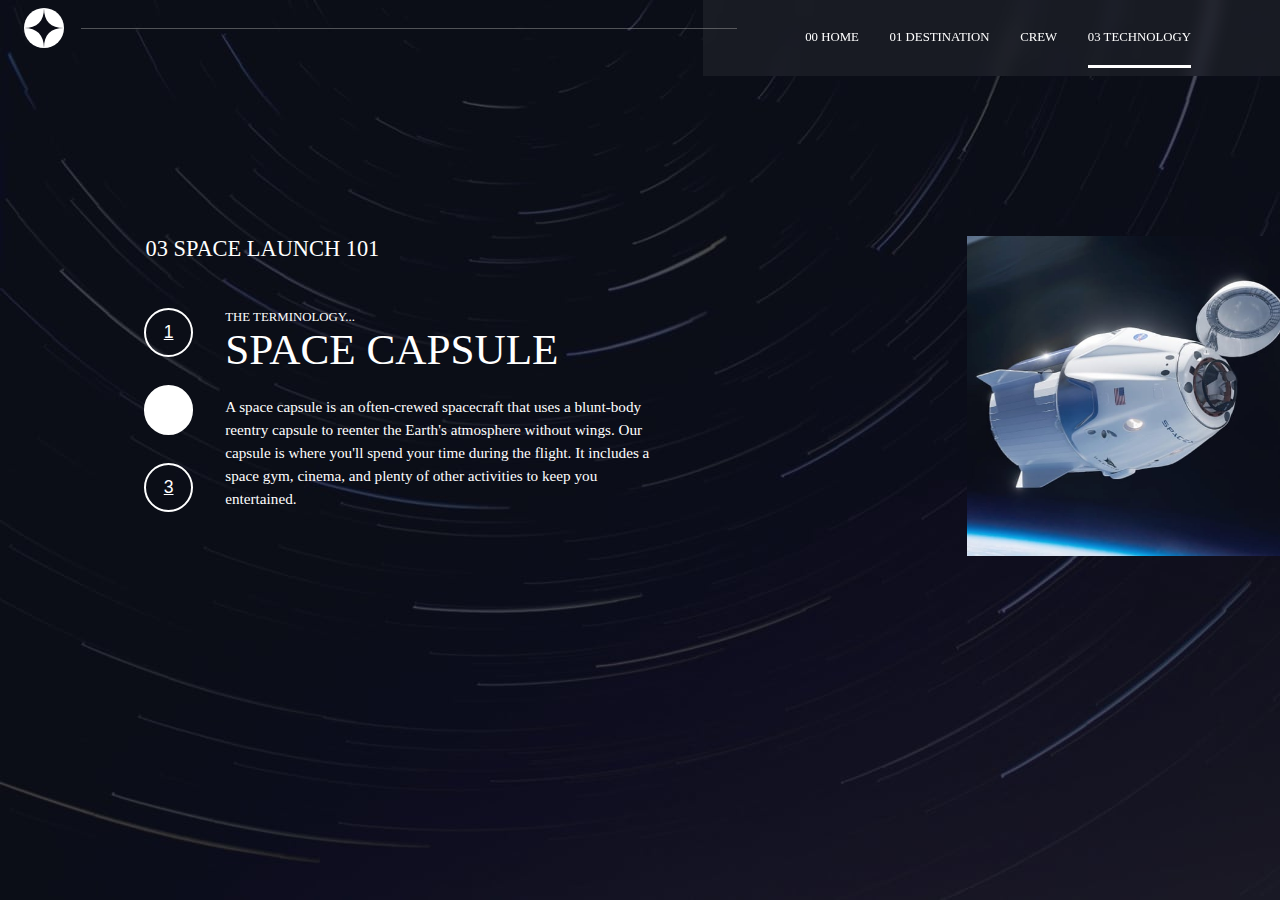
==== technology-capsule.html @ 6ba495dc "my first commit" ====
<!DOCTYPE html>
<html lang="en">
<head>
  <meta charset="UTF-8">
  <meta name="viewport" content="width=device-width, initial-scale=1.0">

  <link rel="icon" type="image/png" sizes="32x32" href="./assets/favicon-32x32.png">
  <link rel="stylesheet" href="./styles/index.css">
  <link rel="stylesheet" href="./styles/technology.css">
  <title>Frontend Mentor | Space tourism website</title>
</head>
<body>
  <main>
    <header>  
      <nav class="navbar">  
        <nav class="mobile ">
          <nav class="left-img "><img src="./assets/shared/logo.svg" alt="logo" class="nav-img"> </nav>
          <nav class="right">  
            <div class="ham-buton"><img src="./assets/shared/icon-hamburger.svg" alt="icon-hamburger" class="hanburder"> </div> 
            <nav class="links"> 
              <div class="close-button"><img src="./assets/shared/icon-close.svg" alt="icon-close" class="close" ></div>    
              <ul class="list">
                <li class="list-item"><a href="index.html" class="link-item">  00 Home</a>  </li>
                <li class="list-item"><a href="destination-moon.html" class="link-item">  01 Destination</a>  </li>
                <li class="list-item"><a href="crew-commander.html" class="link-item">  Crew</a>  </li>
                <li class="list-item" ><a href="#" class="link-item" > 03 Technology </a>  </li>
              </ul>
          </nav>
       </nav>
        </nav>
    
        <nav class="tablet nav">
          <nav class="left-img "><img src="./assets/shared/logo.svg" alt="logo" class="nav-img"> </nav>
          <nav class="right"> 
            <ul class="list">
              <li class="list-item"><a href="index.html" class="link-item">  00 Home</a>  </li>
              <li class="list-item"><a href="destination-moon.html" class="link-item">  01 Destination</a>  </li>
              <li class="list-item"><a href="crew-commander.html" class="link-item">  Crew</a>  </li>
              <li class="list-item" ><a href="#" class="link-item" id="active-nav"> 03 Technology </a>  </li>
            </ul>
          </nav>
        </nav>
        </nav>
    
        <nav class="desktop nav">
          <nav class="left-img "><img src="./assets/shared/logo.svg" alt="logo" class="nav-img"> <hr></nav> 
          <nav class="right"> 
          <ul class="list">
            <li class="list-item"><a href="index.html" class="link-item">  00 Home</a>  </li>
            <li class="list-item"><a href="destination-moon.html" class="link-item">  01 Destination</a>  </li>
            <li class="list-item"><a href="crew-commander.html" class="link-item">  Crew</a>  </li>
            <li class="list-item" ><a href="#" class="link-item" id="active-nav"> 03 Technology </a>  </li>
          </ul>
        </nav>
      </nav>
      </nav>
    </header>

    <section class="mobile tablet">
  <h1 class="tec-heading">   03 Space launch 101 </h1>
  <picture class="tech-pic">  
    <img src="./assets/technology/image-space-capsule-landscape.jpg" alt="technology-mobile" class="tech-mob">
    <img src="./assets/technology/image-space-capsule-landscape.jpg" alt="technology-tablet" class="tech-tab"  >
    </picture>
    <div class="buttons">
      <div class="buttons">
        <button class="button" ><a href="technology-vehicle.html">1</a> </button>
        <button class="button" id="active"> <a href="#">2</a></button>
        <button class="button"><a href="technology-spaceport.html">3</a></button>
    </div>
  <p class="terminology"> The terminology...</p>
  <h2 class="machine"> Space capsule</h2>
  <p class="tech-content">
    A space capsule is an often-crewed spacecraft that uses a blunt-body reentry 
    capsule to reenter the Earth's atmosphere without wings. Our capsule is where 
    you'll spend your time during the flight. It includes a space gym, cinema, 
    and plenty of other activities to keep you entertained.
  </p>
    </section>
    <section class="desktop desktop1">
      <div class="tech-left">
        <h1 class="tec-heading">   03 Space launch 101 </h1>
        <div class="left-one">
          <div class="buttons">
            <button class="button" ><a href="technology-vehicle.html">1</a> </button>
            <button class="button" id="active"> <a href="#">2</a></button>
            <button class="button"><a href="technology-spaceport.html">3</a></button>
        </div>
        <div class="left-two">
          <p class="terminology"> The terminology...</p>
      <h2 class="machine"> Space capsule</h2>
      <p class="tech-content">
        A space capsule is an often-crewed spacecraft that uses a blunt-body reentry 
        capsule to reenter the Earth's atmosphere without wings. Our capsule is where 
        you'll spend your time during the flight. It includes a space gym, cinema, 
        and plenty of other activities to keep you entertained.
      </p>
        </div>
        </div>
      </div>
  
      <div class="tech-right">
        <picture class="tech-pic">  
          <img src="./assets/technology/image-space-capsule-portrait.jpg" alt="technology-tablet" class="tech-des">
        </picture>
      </div>
    </section>
  </main>
  <script src="script.js" ></script>
</body>
</html>
---- styles/index.css ----
*{
    box-sizing: border-box;
    margin: 0;
    padding: 0;
}
img{
    max-width: 100%;
    height:auto;
}
body{
    color:white;
}
.body{
    width: 100%;
    background-image: url("../assets/home/background-home-mobile.jpg");
    background-repeat: no-repeat;
    background-size: cover;
}
main{
    padding: 1.5em;
}
#active-nav{
    border-bottom:solid 3px white;
    padding-bottom: 1.6em;
  }
  #active-des{
    border-bottom:solid 3px white;
    padding-bottom: 0.3em;
  }
  #active{
    border-bottom:solid 3px white;
  }
  #active{
    background:white;
    color:black;
}


@media only screen and (min-width:10px){ 

.mobile{
    display: flex;
    justify-content: space-between;
}
.tablet,.desktop{
    display: none;
}

.hanburder{
    margin-top: 0.5em;
}
.container{
    padding:2em;
}
.left-img{
    width:9%;
}

.top-prev{
    text-align: center;
    font-size: 1.3em;
}
.space{
    text-align: center;
    font-size: 5em;
    text-transform: uppercase;
    font-weight: 200;
}
.content{
    margin: 1em 0em 5em 0em ; 
    text-align:center;
    line-height:25px;
    font-size: 1.2em;
   
}
.explore{
    background:white;
    color:black;
    width:8em;
    height:8em;
    display:flex;
    justify-content: center;
    align-items: center;
    border-radius: 50%;
    text-transform: uppercase;
    font-size: 1.2em;
    margin:0 auto;
}
.right{
    margin-left: 3em;
}
/* the lines below are the code to displaythe navbar on click of the hamburger button  */
.links{
    display: none;
    position: absolute;
    background-color: rgb(25, 20, 28);
    width:60vw;
    height:60vh;
    right:0em;
    top:0em;
  
}
.link-item{
    text-decoration:none; 
    color:white;
    margin-left: 1em;
    
}
.list-item{
    list-style: none;
    text-transform: uppercase;
    font-size: 1em;  
    padding: 0.5em 0.7em ;
}
.close-button{
    width: 10%;
    margin: 1.5em;;
}
.show{
    display: block;
}

}
@media only screen and (min-width:480px){ 
    .tablet{
        display: flex;
        justify-content: space-between;
    }
    .mobile,.desktop{
        display: none;
    }
    .body{
        background-image: url("../assets/home/background-home-mobile.jpg");
        background-position:0em,-30em;
    }
    .hanburder{
        margin-top: 0m;
        display: none; 
    }
    .list{
        display:flex;
        padding:1.5em 1em 1.5em 0em;
        margin-left: 2em;
        list-style: none;
    }
    .list-item{
        text-transform: uppercase;
        font-size: 0.9em;  
    }
    .link-item{
        list-style: none;
        text-decoration:none; 
        color:white;
        margin-left: 1em;
    }
    .right{
         position: relative;
         bottom: 1.5em;
         margin-right: -1.5em;
         margin-left: -1.5em;
         background-color: rgba(151, 151, 151, 0.1);
    }
    .nav-img{
        position: relative;
        bottom: .5em;
    }
    .nav{
        margin-bottom: 7em;
    }
    .top-prev{
        font-size: 1.5em;
    }
    .space{
        font-size: 7em;
        font-weight: 100;
    }
    .content{
        margin: 1em 4em 6em 4em ; 
        font-size: 1.1em;  
    }
    .explore{
   
        width:9em;
        height:9em;
        font-size: 1.6em;
        margin-bottom: 3em;
    }
}

@media only screen and (min-width:800px){ 
    .desktop{
        display: flex;
        justify-content: space-between;
    }
    .mobile,.tablet{
        display: none;
    }
    .body{
        background-image: url("../assets/home/background-home-desktop.jpg");
    }
    main{
        padding: 1.5em;
    }
    .nav{
        padding-top: 1em;
    }
    .nav-img{
      width:2.5em;
      bottom:1em;
      transition: 0.25s ease-in;
    }
    .list-item{
        font-size: 0.8em;    
    }
    .right{
        position: relative;
        bottom: 1.5em;
        margin-right: -1.5em;
        background-color: rgba(151, 151, 151, 0.1);
        backdrop-filter: blur(8px);
        margin-left: 1em;
   }
   .list{
    display:flex;
    padding:1.5em 5em 1.5em 3em;
}
hr{
   min-width: 41em; 
    position: relative;
    border: 1em;
    bottom: 2.5em;
    left:2em;
    background-color: rgba(151, 151, 151, 0.5);
    transform: translateX(25px);
    z-index: 1;
    height: 1px;
    flex-grow: 1; 
}
.container{
    display: flex;
    justify-content: space-between;
}
.content{
    margin: 0em 0em 1em 0em ; 
    font-size: 0.9em; 
    text-align: start;
    line-height: 20px;
    width:70%;
    /* border: solid 1px orange; */
}
.top{
    flex: 50%;
    padding: 0em 3em;
}
.bottom{
    flex: 50%;  
}
.top-prev{
    text-align: start;
    font-size: 1.4em;
}
.space{
    text-align: start;
    font-size:6em;
}

}
---- styles/technology.css ----
body{
    background: black;
}
main{
    margin:0;
    padding:0;  
}
a{
    color:white;
}
@media only screen and (min-width:10px){
    body{
        background-image: url("../assets/technology/background-technology-mobile.jpg");
    }
    header .mobile{
        display: flex;
        margin-bottom: 1em;
        padding: 1.5em;
    }
    .mobile{
        display: block;
    }
    .desktop{
        display: none;
    }

    .tec-heading{
        text-align: center;
        margin-bottom: 1em;
        text-transform: uppercase;
        font-weight: 100;
    }
    .buttons{
    margin: 2em;
    display: flex;
    justify-content: center;
    }
    .button{
        border: solid 2px white;
        width:2.8em;
        height:2.8em;
        border-radius: 50%;
        padding:0.5em;
        font-size: 1.1em;
        color:white;
        margin: 0em 0.5em 0em 0.5em;
        background: transparent;
        cursor: pointer;
    }
  .button:hover{
    background:grey;
  }
  .terminology{
    text-align: center;
    font-size: 1.1em;
    margin: 0.5em;
    text-transform: uppercase;
  }
  .machine{
    text-align: center;
    font-size: 1.6em;
    text-transform: uppercase;
    margin-bottom: 1em;
    font-weight: 100;
  }
  .tech-content{
    width: 85%;
    margin: 0 auto;
    font-size: 1.15em;
    line-height: 25px;
    text-align: center;
    margin-bottom: 1em;
  }
.tech-tab{
    display: none;;
}

}
@media only screen and (min-width:480px){ 
    body{
        background-image: url("../assets/technology/background-technology-tablet.jpg");
    }
    header .mobile{
        display: none;;
    }
    header .tablet{
        display:flex;
        padding: 1.5em;
        margin-bottom: 0em;
    }

    mobile{
        display: none;;
    }
    .tech-mob{
        display: none;;
    }
    .tech-tab{
        display: block;
    }

    .tec-heading{
        text-align: start;
        margin-bottom: 3em;
        padding-left: 1.5em;
        font-size: 1.2em;
        margin-top: -1.5em;
    }
    .buttons{
    margin: 5em 0em 2em 0em;
    }
    .button{
         width:2.5em;
        height:2.5em;
    }
    .terminology{
        font-size: 0.8em;
      }
      .machine{
        font-size: 1.8em;
      }
      .tech-content{
        width: 60%;
        margin: 0 auto;
        font-size: 0.95em;
        line-height: 25px;
        text-align: center;
        margin-bottom: 5em;
      }
}

@media only screen and (min-width:800px){ 
body{
    background-image: url("../assets/technology/background-technology-desktop.jpg");
}
 header .desktop{
    display: flex;
    padding: 1.5em;
}
header .tablet{
    display: none;
    margin-bottom: 0em;
}
.tablet,.mobile{
    display: none;
}
.desktop1{
    display: flex;
    margin-left:7em;
    margin-bottom: 2em;
}
.tech-left{
    flex: 50%;
    text-align: start;
}
.tech-right{
    flex: 50%;
}

.tec-heading{
    text-align: start;
    margin-bottom: 0em;
    padding-left: 1.5em;
    font-size: 1.4em;
    margin-top: 0em;
}
.buttons{
    margin: 2em;
    display: flex;
    flex-direction: column;
    justify-content: start;
    }
    .button{
        border: solid 2px white;
        width:2.8em;
        height:2.8em;
        padding:0em;
        font-size: 1.1em;
        color:white;
        margin: 0.8em 0em 0.8em 0em;
    }
    .left-one{
        display: flex
    }
    .left-two{
        margin-top: 3em;
    }
    .terminology{
        text-align: start;
        font-size: 0.8em;
        margin: 0em;
      }
      .machine{
        text-align: start;
        font-size: 2.7em;
        margin-bottom: 0.5em;
        font-weight: 100;
      }
    .tech-content{
        width: 100%;
        font-size: 0.95em;
        line-height: 23px;
        text-align: start;
        padding-right: 2em;
      }
      .tech-right{
        flex: 50%;
      }
      .tech-des{
        height:20em;
      }
     .tech-pic{
      display:flex;
      justify-content: end;
            }

}
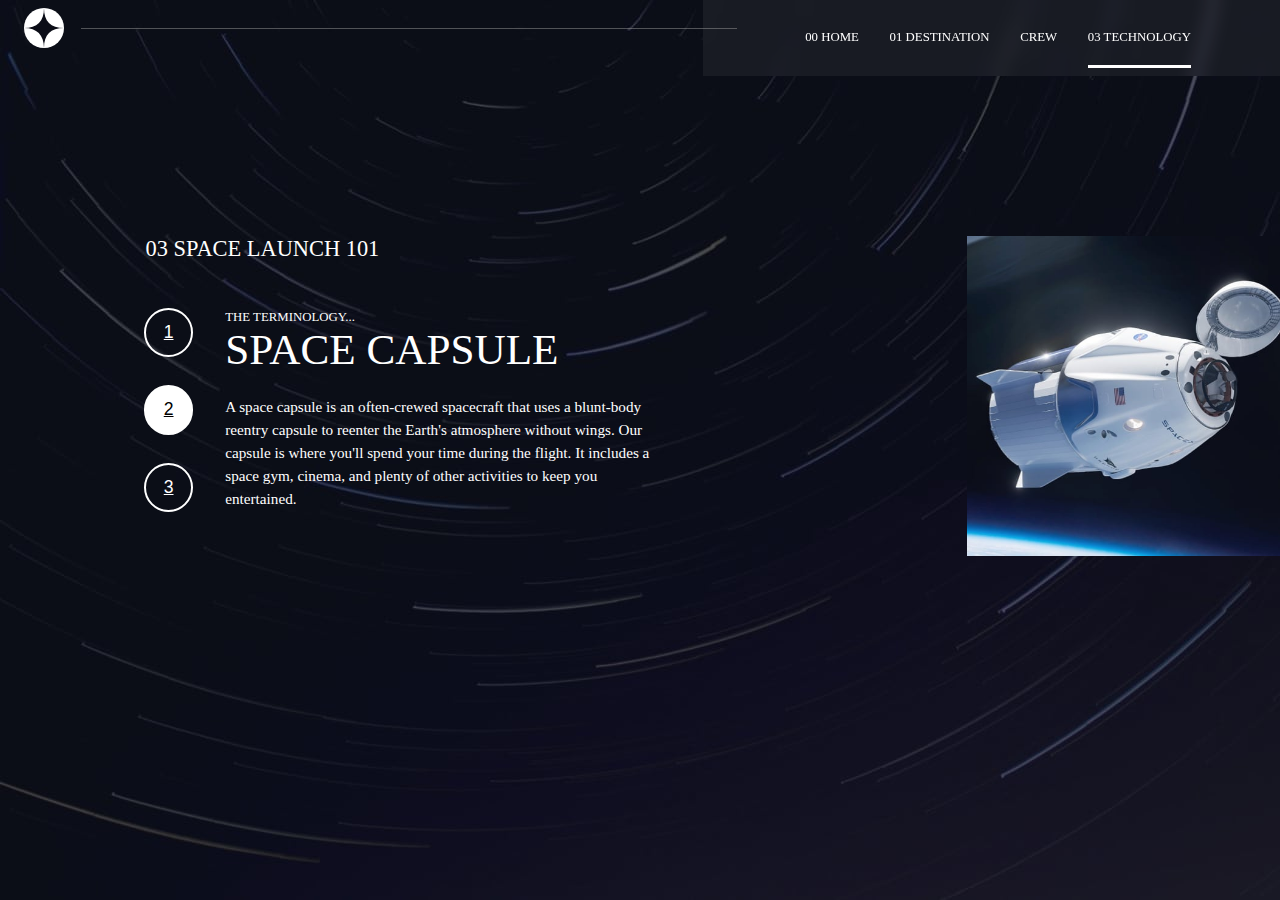
==== commit 314d95a1: "up1" ====
--- a/technology-capsule.html
+++ b/technology-capsule.html
@@ -7,6 +7,7 @@
   <link rel="icon" type="image/png" sizes="32x32" href="./assets/favicon-32x32.png">
   <link rel="stylesheet" href="./styles/index.css">
   <link rel="stylesheet" href="./styles/technology.css">
+
   <title>Frontend Mentor | Space tourism website</title>
 </head>
 <body>
@@ -57,17 +58,17 @@
     </header>
 
     <section class="mobile tablet">
-  <h1 class="tec-heading">   03 Space launch 101 </h1>
-  <picture class="tech-pic">  
+      <h1 class="tec-heading">   03 Space launch 101 </h1>
+      <picture class="tech-pic">  
     <img src="./assets/technology/image-space-capsule-landscape.jpg" alt="technology-mobile" class="tech-mob">
-    <img src="./assets/technology/image-space-capsule-landscape.jpg" alt="technology-tablet" class="tech-tab"  >
+    <img src="./assets/technology/image-space-capsule-landscape.jpg" alt="technology-tablet" class="tech-tab">
     </picture>
     <div class="buttons">
-      <div class="buttons">
-        <button class="button" ><a href="technology-vehicle.html">1</a> </button>
-        <button class="button" id="active"> <a href="#">2</a></button>
-        <button class="button"><a href="technology-spaceport.html">3</a></button>
-    </div>
+      <button class="button" ><a href="technology-vehicle.html" class="b-link">1</a> </button>
+      <button class="button" id="active"> <a href="#" class="b-link" id="b-active">2</a></button>
+      <button class="button"><a href="technology-spaceport.html"  class="b-link" >3</a></button>
+  </div>
+ 
   <p class="terminology"> The terminology...</p>
   <h2 class="machine"> Space capsule</h2>
   <p class="tech-content">
@@ -82,10 +83,11 @@
         <h1 class="tec-heading">   03 Space launch 101 </h1>
         <div class="left-one">
           <div class="buttons">
-            <button class="button" ><a href="technology-vehicle.html">1</a> </button>
-            <button class="button" id="active"> <a href="#">2</a></button>
-            <button class="button"><a href="technology-spaceport.html">3</a></button>
+            <button class="button" ><a href="technology-vehicle.html" class="b-link">1</a> </button>
+            <button class="button" id="active"> <a href="#" class="b-link" id="b-active">2</a></button>
+            <button class="button"><a href="technology-spaceport.html"  class="b-link" >3</a></button>
         </div>
+     
         <div class="left-two">
           <p class="terminology"> The terminology...</p>
       <h2 class="machine"> Space capsule</h2>
--- a/styles/index.css
+++ b/styles/index.css
@@ -32,6 +32,9 @@
   }
   #active{
     background:white;
+
+}
+#b-active{
     color:black;
 }
 
@@ -94,6 +97,7 @@
     display: none;
     position: absolute;
     background-color: rgb(25, 20, 28);
+    background-color: rgb(23, 14, 29);
     width:60vw;
     height:60vh;
     right:0em;
--- a/styles/technology.css
+++ b/styles/technology.css
@@ -6,7 +6,7 @@
     margin:0;
     padding:0;  
 }
-a{
+.b-link{
     color:white;
 }
 @media only screen and (min-width:10px){
